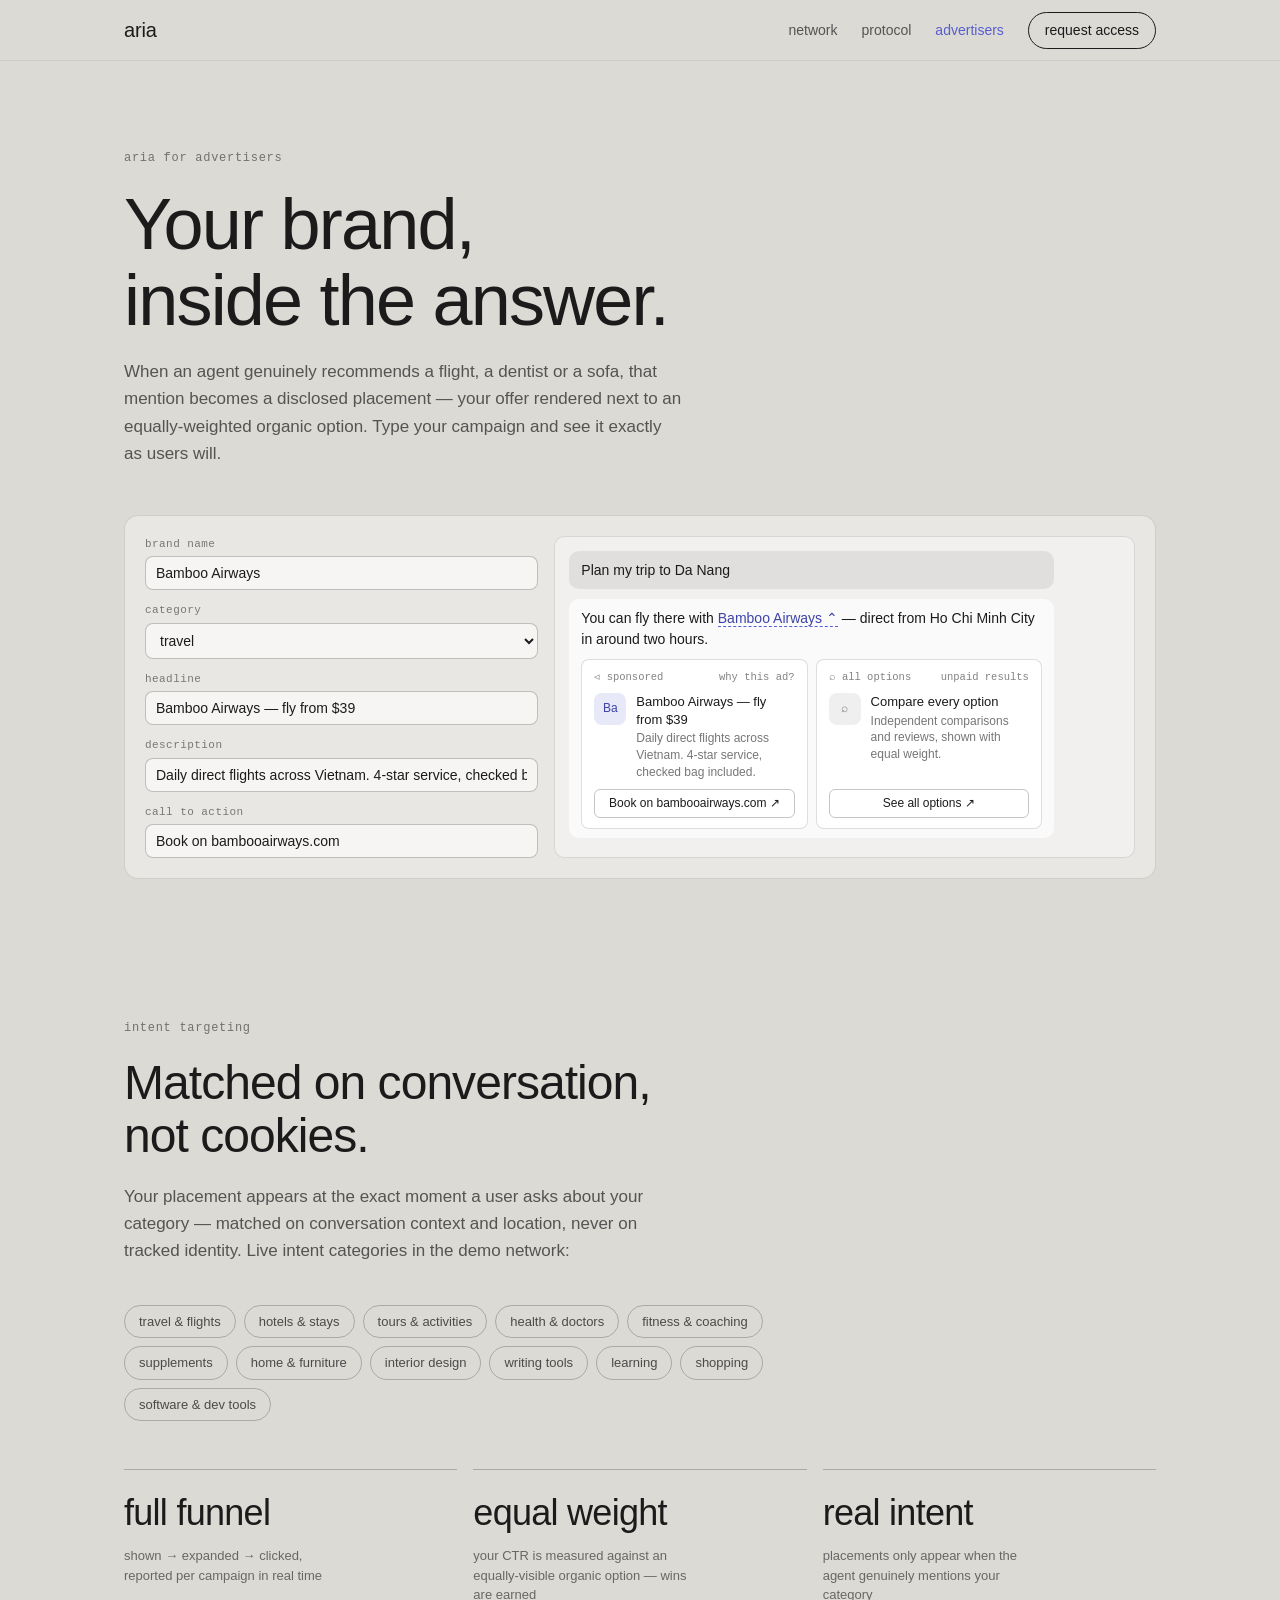
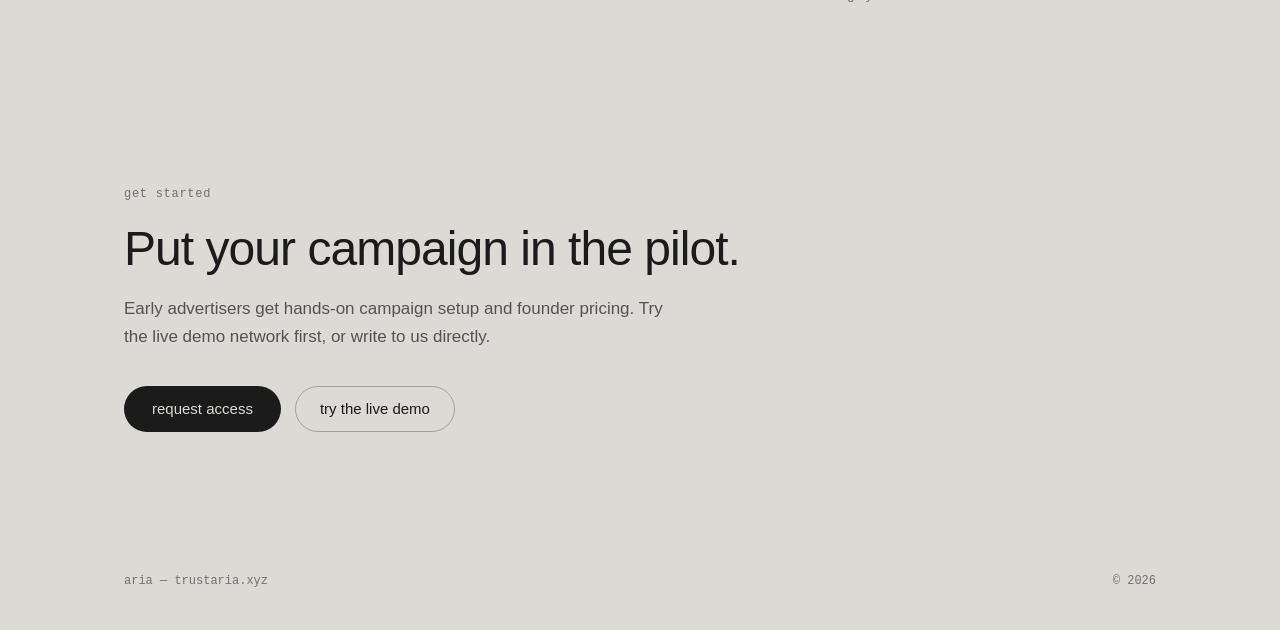
==== advertisers.html @ 62ecff71 "Add advertisers page with live campaign preview builder - advertisers.html: campaign builder (brand," ====
<!DOCTYPE html>
<html lang="en">
<head>
  <meta charset="UTF-8" />
  <meta name="viewport" content="width=device-width, initial-scale=1.0" />
  <title>Aria for advertisers — your brand, inside the answer</title>
  <meta name="description" content="Reach users at the moment of intent, inside agent conversations. Build your campaign and see the placement live." />
  <link rel="stylesheet" href="css/style.css" />
</head>
<body>

<header class="nav">
  <div class="wrap nav-inner">
    <a class="wordmark" href="index.html">aria</a>
    <nav class="nav-links">
      <a href="index.html#network">network</a>
      <a href="index.html#protocol">protocol</a>
      <a href="advertisers.html" style="color: var(--indigo);">advertisers</a>
      <a class="cta" href="mailto:boogaav@gmail.com?subject=Aria%20—%20Advertiser%20pilot">request access</a>
    </nav>
  </div>
</header>

<main>
  <section class="hero wrap">
    <p class="eyebrow">aria for advertisers</p>
    <h1>Your brand,<br />inside the answer.</h1>
    <p class="sub">When an agent genuinely recommends a flight, a dentist or a sofa, that mention
    becomes a disclosed placement — your offer rendered next to an equally-weighted organic
    option. Type your campaign and see it exactly as users will.</p>

    <div class="panel builder">
      <div class="bform">
        <div class="bfield">
          <label for="b-brand">brand name</label>
          <input id="b-brand" type="text" value="Bamboo Airways" />
        </div>
        <div class="bfield">
          <label for="b-cat">category</label>
          <select id="b-cat">
            <option value="travel" selected>travel</option>
            <option value="fitness">fitness</option>
            <option value="home">home &amp; design</option>
            <option value="software">software</option>
          </select>
        </div>
        <div class="bfield">
          <label for="b-headline">headline</label>
          <input id="b-headline" type="text" value="Bamboo Airways — fly from $39" />
        </div>
        <div class="bfield">
          <label for="b-desc">description</label>
          <input id="b-desc" type="text" value="Daily direct flights across Vietnam. 4-star service, checked bag included." />
        </div>
        <div class="bfield">
          <label for="b-cta">call to action</label>
          <input id="b-cta" type="text" value="Book on bambooairways.com" />
        </div>
      </div>

      <div class="bprev">
        <div class="bub u" id="p-question">Plan my trip to Da Nang</div>
        <div class="bub a" style="margin-top: 10px;">
          <span id="p-before">You can fly there with </span><span class="ent"><span id="p-brand">Bamboo Airways</span> ⌃</span><span id="p-after"> — direct from Ho Chi Minh City in around two hours.</span>
          <div class="adpair">
            <div class="adcard">
              <div class="adcard-top"><span>◃ sponsored</span><span>why this ad?</span></div>
              <div class="adcard-row">
                <div class="adcard-logo sp" id="p-initials">Ba</div>
                <div>
                  <div class="adcard-title" id="p-headline">Bamboo Airways — fly from $39</div>
                  <div class="adcard-desc" id="p-desc">Daily direct flights across Vietnam. 4-star service, checked bag included.</div>
                </div>
              </div>
              <div class="adcard-cta" id="p-cta">Book on bambooairways.com ↗</div>
            </div>
            <div class="adcard">
              <div class="adcard-top"><span>⌕ all options</span><span>unpaid results</span></div>
              <div class="adcard-row">
                <div class="adcard-logo org">⌕</div>
                <div>
                  <div class="adcard-title">Compare every option</div>
                  <div class="adcard-desc">Independent comparisons and reviews, shown with equal weight.</div>
                </div>
              </div>
              <div class="adcard-cta">See all options ↗</div>
            </div>
          </div>
        </div>
      </div>
    </div>
  </section>

  <section class="block wrap">
    <p class="eyebrow">intent targeting</p>
    <h2>Matched on conversation,<br />not cookies.</h2>
    <p class="sub">Your placement appears at the exact moment a user asks about your category —
    matched on conversation context and location, never on tracked identity. Live intent
    categories in the demo network:</p>

    <div class="cats">
      <span class="cat">travel &amp; flights</span>
      <span class="cat">hotels &amp; stays</span>
      <span class="cat">tours &amp; activities</span>
      <span class="cat">health &amp; doctors</span>
      <span class="cat">fitness &amp; coaching</span>
      <span class="cat">supplements</span>
      <span class="cat">home &amp; furniture</span>
      <span class="cat">interior design</span>
      <span class="cat">writing tools</span>
      <span class="cat">learning</span>
      <span class="cat">shopping</span>
      <span class="cat">software &amp; dev tools</span>
    </div>

    <div class="stats">
      <div class="stat">
        <div class="stat-n">full funnel</div>
        <div class="stat-l">shown → expanded → clicked, reported per campaign in real time</div>
      </div>
      <div class="stat">
        <div class="stat-n">equal weight</div>
        <div class="stat-l">your CTR is measured against an equally-visible organic option — wins are earned</div>
      </div>
      <div class="stat">
        <div class="stat-n">real intent</div>
        <div class="stat-l">placements only appear when the agent genuinely mentions your category</div>
      </div>
    </div>
  </section>

  <section class="block wrap">
    <p class="eyebrow">get started</p>
    <h2>Put your campaign in the pilot.</h2>
    <p class="sub">Early advertisers get hands-on campaign setup and founder pricing. Try the
    live demo network first, or write to us directly.</p>
    <div class="cta-row">
      <a class="cta-big" href="mailto:boogaav@gmail.com?subject=Aria%20—%20Advertiser%20pilot">request access</a>
      <a class="cta-ghost" href="https://chatbot-aria-demo.vercel.app" rel="noopener noreferrer" target="_blank">try the live demo</a>
    </div>
  </section>
</main>

<footer class="wrap foot">
  <span>aria — trustaria.xyz</span>
  <span>© 2026</span>
</footer>

<script src="js/advertisers.js"></script>
</body>
</html>
---- css/style.css ----
:root {
  --paper: #dcdad5;
  --paper-2: #c5c1b9;
  --ink: #1b1b1b;
  --indigo: #575ECF;
  --indigo-deep: #3d43a8;
  --sans: -apple-system, BlinkMacSystemFont, "Segoe UI", Roboto, Helvetica, Arial, sans-serif;
  --mono: ui-monospace, SFMono-Regular, Menlo, Consolas, monospace;
}

* { margin: 0; padding: 0; box-sizing: border-box; }

html { scroll-behavior: smooth; }

body {
  font-family: var(--sans);
  background: var(--paper);
  color: var(--ink);
  -webkit-font-smoothing: antialiased;
  line-height: 1.5;
}

.wrap {
  max-width: 1080px;
  margin: 0 auto;
  padding-left: 24px;
  padding-right: 24px;
}

/* ---------- nav ---------- */

.nav {
  position: sticky;
  top: 0;
  z-index: 20;
  background: rgba(220, 218, 213, 0.85);
  backdrop-filter: blur(10px);
  border-bottom: 1px solid rgba(27, 27, 27, 0.08);
}

.nav-inner {
  display: flex;
  align-items: center;
  justify-content: space-between;
  height: 60px;
}

.wordmark {
  font-weight: 500;
  font-size: 20px;
  letter-spacing: -0.01em;
  color: var(--ink);
  text-decoration: none;
}

.nav-links {
  display: flex;
  align-items: center;
  gap: 24px;
}

.nav-links a {
  font-size: 14px;
  color: rgba(27, 27, 27, 0.7);
  text-decoration: none;
}

.nav-links a:hover { color: var(--ink); }

.nav-links .cta {
  padding: 7px 16px;
  border: 1px solid var(--ink);
  border-radius: 999px;
  color: var(--ink);
  transition: background 0.2s, color 0.2s;
}

.nav-links .cta:hover {
  background: var(--ink);
  color: var(--paper);
}

/* ---------- shared type ---------- */

.eyebrow {
  font-family: var(--mono);
  font-size: 12px;
  letter-spacing: 0.06em;
  color: rgba(27, 27, 27, 0.55);
  margin-bottom: 20px;
}

h1 {
  font-size: clamp(40px, 6.2vw, 72px);
  font-weight: 500;
  line-height: 1.05;
  letter-spacing: -0.025em;
}

h2 {
  font-size: clamp(30px, 4.4vw, 48px);
  font-weight: 500;
  line-height: 1.1;
  letter-spacing: -0.02em;
}

.sub {
  max-width: 560px;
  margin-top: 20px;
  font-size: 17px;
  line-height: 1.6;
  color: rgba(27, 27, 27, 0.7);
}

/* ---------- sections ---------- */

.hero { padding-top: 88px; }

.block { padding-top: 140px; padding-bottom: 40px; }

.panel {
  margin-top: 48px;
  background: rgba(255, 255, 255, 0.35);
  border: 1px solid rgba(27, 27, 27, 0.12);
  border-radius: 14px;
}

/* ---------- explainer ---------- */

.explainer {
  display: flex;
  gap: 16px;
  padding: 20px;
  min-height: 420px;
  position: relative;
  overflow: hidden;
}

.chat {
  flex: 1.5;
  min-width: 0;
  background: rgba(255, 255, 255, 0.4);
  border: 1px solid rgba(27, 27, 27, 0.12);
  border-radius: 10px;
  display: flex;
  flex-direction: column;
  overflow: hidden;
}

.chat-chrome {
  display: flex;
  align-items: center;
  gap: 6px;
  padding: 10px 14px;
  border-bottom: 1px solid rgba(27, 27, 27, 0.1);
}

.dot-ui {
  width: 8px;
  height: 8px;
  border-radius: 50%;
  background: rgba(27, 27, 27, 0.2);
}

.chat-title {
  margin-left: 8px;
  font-family: var(--mono);
  font-size: 11px;
  color: rgba(27, 27, 27, 0.55);
}

.app-tabs {
  margin-left: auto;
  display: flex;
  gap: 4px;
}

.app-tab {
  font-family: var(--mono);
  font-size: 11px;
  padding: 3px 10px;
  border: 1px solid transparent;
  border-radius: 999px;
  background: transparent;
  color: rgba(27, 27, 27, 0.5);
  cursor: pointer;
  transition: border-color 0.2s, color 0.2s;
}

.app-tab:hover { color: var(--ink); }

.app-tab.on {
  border-color: var(--indigo);
  color: var(--indigo);
}

.msgs {
  flex: 1;
  display: flex;
  flex-direction: column;
  gap: 10px;
  padding: 14px;
  overflow: hidden;
}

.bub {
  max-width: 88%;
  padding: 9px 12px;
  border-radius: 10px;
  font-size: 14px;
  line-height: 1.45;
}

.bub.u { align-self: flex-end; background: rgba(27, 27, 27, 0.08); }

.bub.a { align-self: flex-start; background: rgba(255, 255, 255, 0.7); }

.kw {
  background: rgba(87, 94, 207, 0.18);
  border-radius: 3px;
  padding: 0 3px;
}

.net {
  flex: 1;
  min-width: 0;
  display: flex;
  flex-direction: column;
}

.net-title {
  font-family: var(--mono);
  font-size: 11px;
  color: rgba(27, 27, 27, 0.55);
  margin-bottom: 10px;
}

.nodes {
  display: flex;
  flex-direction: column;
  gap: 8px;
}

.nd {
  display: flex;
  align-items: center;
  gap: 8px;
  padding: 8px 10px;
  border: 1px solid rgba(27, 27, 27, 0.18);
  border-radius: 8px;
  font-family: var(--mono);
  font-size: 12px;
  color: rgba(27, 27, 27, 0.75);
  background: rgba(255, 255, 255, 0.25);
  transition: border-color 0.25s, background 0.25s, color 0.25s;
}

.nd .dt {
  width: 6px;
  height: 6px;
  border-radius: 50%;
  background: rgba(27, 27, 27, 0.3);
  flex: none;
  transition: background 0.25s;
}

.nd.scan { border-color: rgba(27, 27, 27, 0.5); }

.nd.hit {
  border-color: var(--indigo);
  color: var(--indigo-deep);
  background: rgba(87, 94, 207, 0.1);
}

.nd.hit .dt { background: var(--indigo); }

.stt {
  margin-top: auto;
  padding-top: 12px;
  font-family: var(--mono);
  font-size: 11px;
  line-height: 1.5;
  color: rgba(27, 27, 27, 0.65);
  min-height: 34px;
}

.fdot {
  position: absolute;
  width: 7px;
  height: 7px;
  border-radius: 50%;
  background: var(--indigo);
  z-index: 5;
  transition: left 0.85s cubic-bezier(0.4, 0, 0.2, 1), top 0.85s cubic-bezier(0.4, 0, 0.2, 1);
}

.card {
  margin-top: 8px;
  background: #fff;
  border: 1px solid rgba(27, 27, 27, 0.14);
  border-radius: 8px;
  padding: 10px 12px;
  opacity: 0;
  transform: translateY(6px);
  transition: opacity 0.4s, transform 0.4s;
}

.card.show { opacity: 1; transform: none; }

.card-name { font-size: 13px; font-weight: 500; }

.card-badge {
  font-family: var(--mono);
  font-size: 11px;
  color: var(--indigo);
  margin-top: 3px;
}

.buy {
  font-family: var(--sans);
  font-size: 12px;
  padding: 4px 12px;
  margin-top: 8px;
  border: 1px solid rgba(27, 27, 27, 0.3);
  border-radius: 6px;
  background: transparent;
  color: var(--ink);
  cursor: default;
  transition: border-color 0.3s, background 0.3s, color 0.3s;
}

.buy.ok {
  border-color: var(--indigo);
  background: rgba(87, 94, 207, 0.12);
  color: var(--indigo-deep);
}

@keyframes bl {
  0%, 80%, 100% { opacity: 0.25; }
  40% { opacity: 0.9; }
}

.td span {
  display: inline-block;
  width: 5px;
  height: 5px;
  border-radius: 50%;
  background: rgba(27, 27, 27, 0.5);
  margin-right: 3px;
  animation: bl 1s infinite;
}

.td span:nth-child(2) { animation-delay: 0.15s; }
.td span:nth-child(3) { animation-delay: 0.3s; }

.goal {
  background: rgba(255, 255, 255, 0.7);
  border: 1px solid rgba(27, 27, 27, 0.14);
  border-radius: 8px;
  padding: 10px 12px;
  font-size: 13px;
  line-height: 1.45;
  display: flex;
  gap: 10px;
  align-items: baseline;
}

.goal-k {
  font-family: var(--mono);
  font-size: 11px;
  color: rgba(27, 27, 27, 0.5);
  flex: none;
}

.step {
  font-family: var(--mono);
  font-size: 12px;
  line-height: 1.5;
  color: rgba(27, 27, 27, 0.7);
  opacity: 0;
  transform: translateY(4px);
  transition: opacity 0.3s, transform 0.3s;
}

.step.show { opacity: 1; transform: none; }

.step.good { color: var(--indigo-deep); }

.wave {
  display: flex;
  align-items: center;
  gap: 3px;
  height: 26px;
}

.wave span {
  width: 3px;
  height: 5px;
  background: rgba(27, 27, 27, 0.35);
  border-radius: 2px;
}

@keyframes wv {
  0%, 100% { height: 5px; }
  50% { height: 20px; }
}

.wave.live span { animation: wv 0.8s ease-in-out infinite; }

.vline {
  font-size: 13px;
  line-height: 1.5;
  display: flex;
  gap: 10px;
}

.vwho {
  font-family: var(--mono);
  font-size: 11px;
  color: rgba(27, 27, 27, 0.5);
  flex: none;
  padding-top: 2px;
}

.chips {
  display: flex;
  align-items: center;
  gap: 8px;
  margin-top: 16px;
}

.chips-label {
  font-family: var(--mono);
  font-size: 12px;
  color: rgba(27, 27, 27, 0.55);
  margin-right: 4px;
}

.chip {
  font-family: var(--sans);
  font-size: 13px;
  padding: 6px 14px;
  border: 1px solid rgba(27, 27, 27, 0.25);
  border-radius: 999px;
  background: transparent;
  color: rgba(27, 27, 27, 0.75);
  cursor: pointer;
  transition: border-color 0.2s, color 0.2s;
}

.chip:hover { border-color: var(--ink); color: var(--ink); }

.chip.on {
  border-color: var(--indigo);
  color: var(--indigo);
}

/* ---------- settlement field ---------- */

.field {
  position: relative;
  height: 480px;
  overflow: hidden;
  cursor: crosshair;
  background: var(--paper);
}

.field canvas {
  position: absolute;
  inset: 0;
  width: 100%;
  height: 100%;
}

.field-counter {
  position: absolute;
  top: 22px;
  right: 24px;
  pointer-events: none;
  font-family: var(--mono);
  font-size: 12px;
  color: rgba(27, 27, 27, 0.7);
  text-align: right;
}

.field-labels {
  position: absolute;
  bottom: 14px;
  left: 24px;
  right: 24px;
  display: flex;
  justify-content: space-between;
  pointer-events: none;
  font-family: var(--mono);
  font-size: 11px;
  color: rgba(27, 27, 27, 0.55);
}

.field-hint {
  position: absolute;
  bottom: 36px;
  left: 0;
  right: 0;
  text-align: center;
  pointer-events: none;
  font-size: 11px;
  color: rgba(27, 27, 27, 0.4);
}

/* ---------- stats ---------- */

.stats {
  display: grid;
  grid-template-columns: repeat(3, minmax(0, 1fr));
  gap: 16px;
  margin-top: 48px;
}

.stat {
  border-top: 1px solid rgba(27, 27, 27, 0.25);
  padding-top: 16px;
}

.stat-n {
  font-size: 36px;
  font-weight: 500;
  letter-spacing: -0.02em;
}

.stat-l {
  margin-top: 6px;
  font-size: 13px;
  color: rgba(27, 27, 27, 0.6);
  max-width: 220px;
}

/* ---------- footer ---------- */

.foot {
  display: flex;
  justify-content: space-between;
  padding-top: 100px;
  padding-bottom: 40px;
  font-family: var(--mono);
  font-size: 12px;
  color: rgba(27, 27, 27, 0.55);
}

/* ---------- responsive ---------- */

@media (max-width: 760px) {
  .explainer { flex-direction: column; min-height: 0; }
  .chat { min-height: 300px; }
  .chat-title { display: none; }
  .net .nodes { flex-direction: row; flex-wrap: wrap; }
  .nd { flex: 1 1 40%; }
  .stt { margin-top: 12px; }
  .stats { grid-template-columns: 1fr; }
  .field { height: 400px; }
  .nav-links a:not(.cta) { display: none; }
}

/* ---------- advertisers ---------- */

.builder {
  display: flex;
  gap: 16px;
  padding: 20px;
}

.bform {
  flex: 1;
  min-width: 0;
  display: flex;
  flex-direction: column;
  gap: 12px;
}

.bfield label {
  display: block;
  font-family: var(--mono);
  font-size: 11px;
  letter-spacing: 0.04em;
  color: rgba(27, 27, 27, 0.55);
  margin-bottom: 4px;
}

.bfield input,
.bfield select {
  width: 100%;
  padding: 8px 10px;
  border: 1px solid rgba(27, 27, 27, 0.25);
  border-radius: 8px;
  background: rgba(255, 255, 255, 0.6);
  font-family: var(--sans);
  font-size: 14px;
  color: var(--ink);
}

.bfield input:focus,
.bfield select:focus {
  outline: none;
  border-color: var(--indigo);
}

.bprev {
  flex: 1.4;
  min-width: 0;
  background: rgba(255, 255, 255, 0.4);
  border: 1px solid rgba(27, 27, 27, 0.12);
  border-radius: 10px;
  padding: 14px;
}

.ent {
  color: var(--indigo-deep);
  border-bottom: 1px dashed var(--indigo);
  white-space: nowrap;
  cursor: pointer;
}

.adpair {
  display: grid;
  grid-template-columns: repeat(2, minmax(0, 1fr));
  gap: 8px;
  margin-top: 10px;
}

.adcard {
  background: #fff;
  border: 1px solid rgba(27, 27, 27, 0.14);
  border-radius: 8px;
  padding: 10px 12px;
  display: flex;
  flex-direction: column;
  gap: 8px;
}

.adcard-top {
  display: flex;
  justify-content: space-between;
  gap: 8px;
  font-family: var(--mono);
  font-size: 10.5px;
  color: rgba(27, 27, 27, 0.55);
}

.adcard-row {
  display: flex;
  gap: 10px;
  align-items: flex-start;
  flex: 1;
}

.adcard-logo {
  flex: none;
  width: 32px;
  height: 32px;
  border-radius: 8px;
  display: flex;
  align-items: center;
  justify-content: center;
  font-size: 12px;
  font-weight: 500;
}

.adcard-logo.sp {
  background: rgba(87, 94, 207, 0.14);
  color: var(--indigo-deep);
}

.adcard-logo.org {
  background: rgba(27, 27, 27, 0.07);
  color: rgba(27, 27, 27, 0.55);
}

.adcard-title {
  font-size: 13px;
  font-weight: 500;
  line-height: 1.35;
}

.adcard-desc {
  margin-top: 2px;
  font-size: 12px;
  color: rgba(27, 27, 27, 0.6);
  line-height: 1.4;
}

.adcard-cta {
  margin-top: auto;
  text-align: center;
  font-size: 12px;
  padding: 5px 10px;
  border: 1px solid rgba(27, 27, 27, 0.25);
  border-radius: 6px;
  color: var(--ink);
}

.cats {
  display: flex;
  flex-wrap: wrap;
  gap: 8px;
  margin-top: 40px;
  max-width: 640px;
}

.cat {
  font-size: 13px;
  padding: 6px 14px;
  border: 1px solid rgba(27, 27, 27, 0.25);
  border-radius: 999px;
  color: rgba(27, 27, 27, 0.75);
}

.cta-row {
  display: flex;
  align-items: center;
  gap: 14px;
  margin-top: 36px;
  flex-wrap: wrap;
}

.cta-big {
  display: inline-block;
  padding: 12px 28px;
  border-radius: 999px;
  background: var(--ink);
  color: var(--paper);
  text-decoration: none;
  font-size: 15px;
  transition: background 0.2s;
}

.cta-big:hover { background: var(--indigo-deep); }

.cta-ghost {
  display: inline-block;
  padding: 11px 24px;
  border: 1px solid rgba(27, 27, 27, 0.3);
  border-radius: 999px;
  color: var(--ink);
  text-decoration: none;
  font-size: 15px;
  transition: border-color 0.2s;
}

.cta-ghost:hover { border-color: var(--ink); }

@media (max-width: 760px) {
  .builder { flex-direction: column; }
  .adpair { grid-template-columns: 1fr; }
}
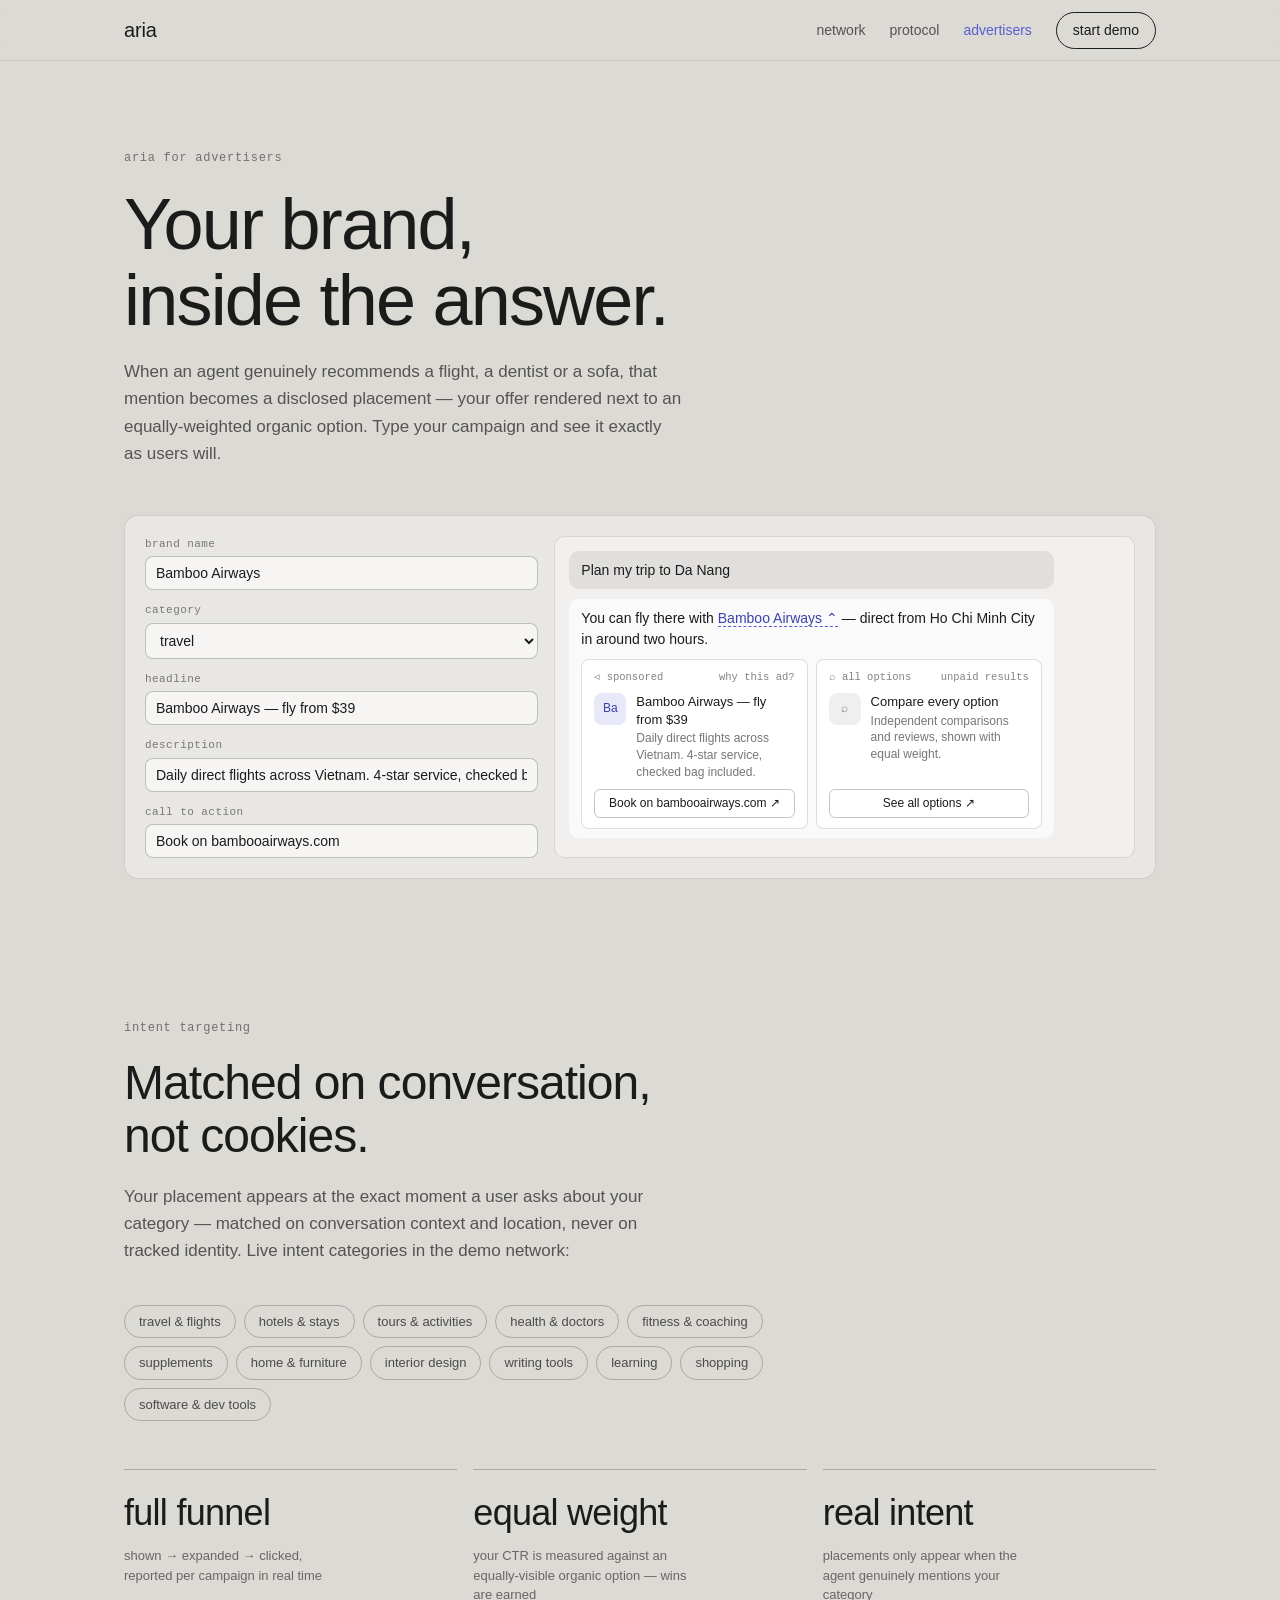
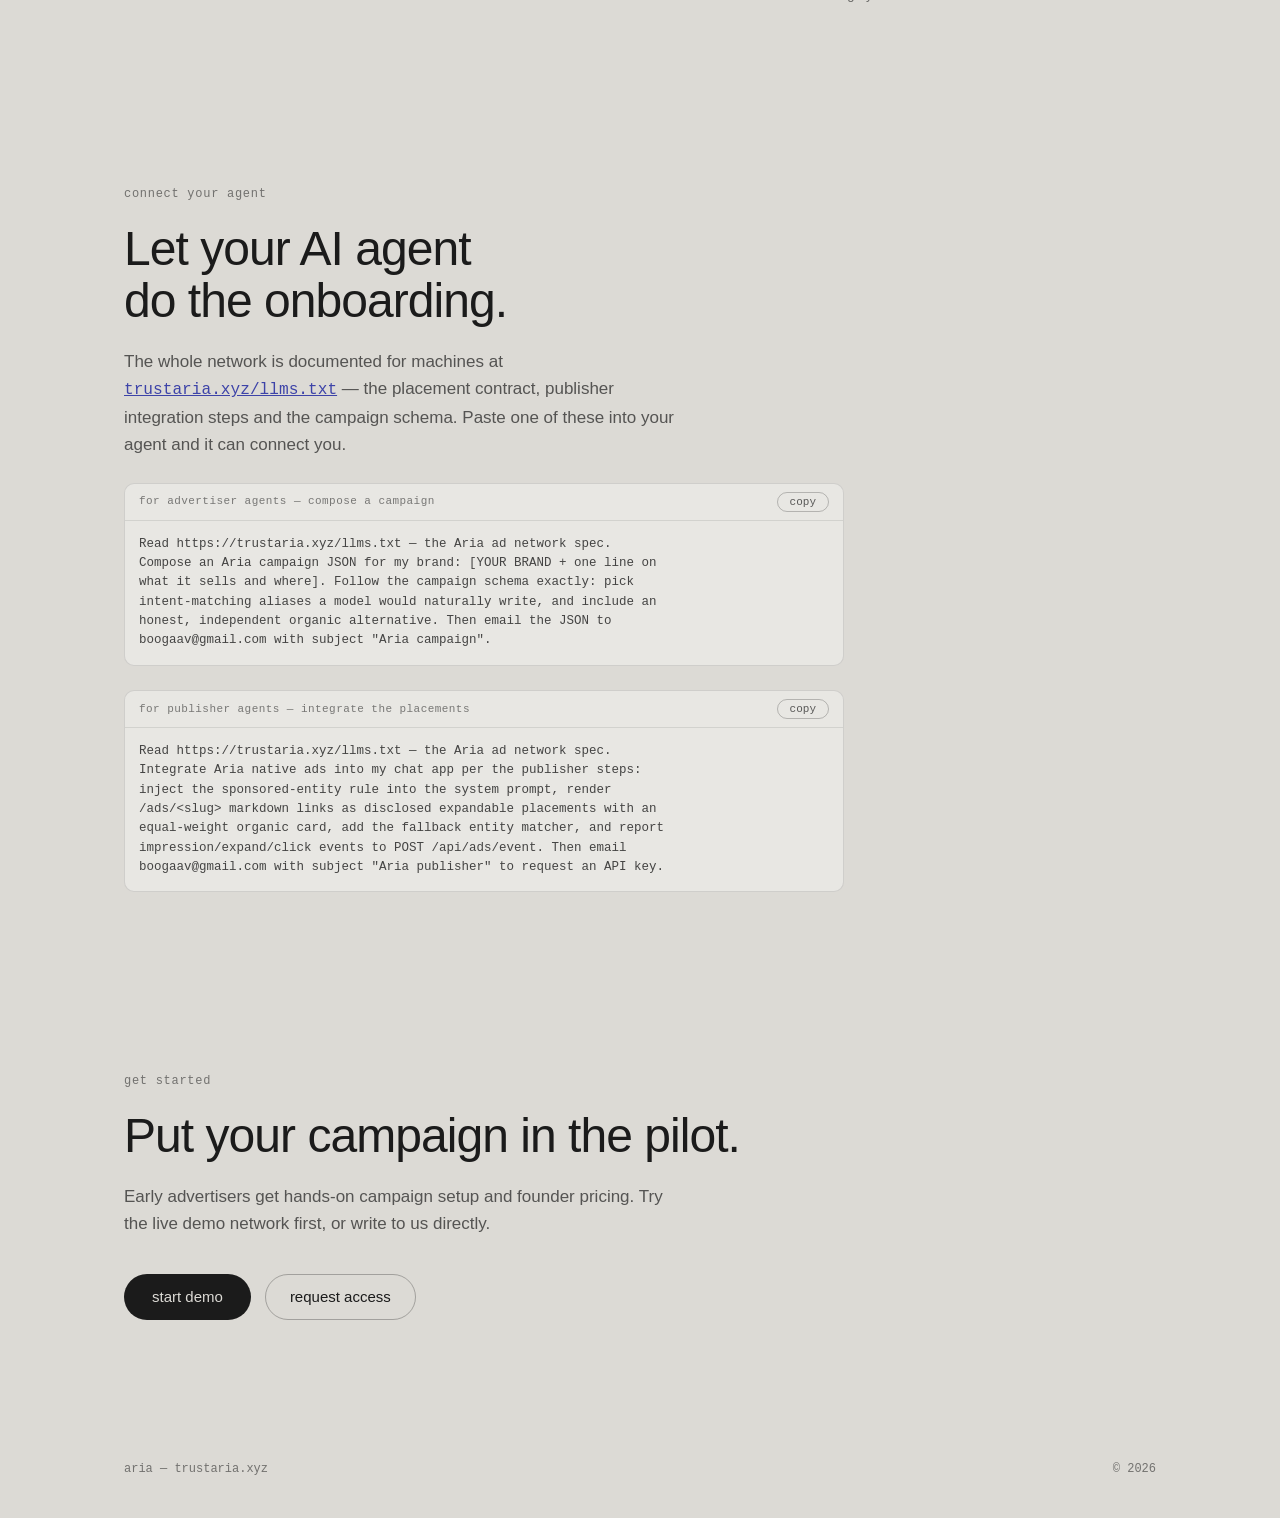
==== commit c9b0595a: "Replace request access with Start Demo; add agent onboarding - llms.txt: machine-readable network sp" ====
--- a/advertisers.html
+++ b/advertisers.html
@@ -16,7 +16,7 @@
       <a href="index.html#network">network</a>
       <a href="index.html#protocol">protocol</a>
       <a href="advertisers.html" style="color: var(--indigo);">advertisers</a>
-      <a class="cta" href="mailto:boogaav@gmail.com?subject=Aria%20—%20Advertiser%20pilot">request access</a>
+      <a class="cta" href="https://chatbot-aria-demo.vercel.app" rel="noopener noreferrer" target="_blank">start demo</a>
     </nav>
   </div>
 </header>
@@ -130,13 +130,49 @@
   </section>
 
   <section class="block wrap">
+    <p class="eyebrow">connect your agent</p>
+    <h2>Let your AI agent<br />do the onboarding.</h2>
+    <p class="sub">The whole network is documented for machines at
+    <a class="mono-link" href="llms.txt">trustaria.xyz/llms.txt</a> — the placement contract,
+    publisher integration steps and the campaign schema. Paste one of these into your agent
+    and it can connect you.</p>
+
+    <div class="agent-block">
+      <div class="agent-head">
+        <span>for advertiser agents — compose a campaign</span>
+        <button class="copy-btn" data-copy="agent-adv" type="button">copy</button>
+      </div>
+      <pre id="agent-adv">Read https://trustaria.xyz/llms.txt — the Aria ad network spec.
+Compose an Aria campaign JSON for my brand: [YOUR BRAND + one line on
+what it sells and where]. Follow the campaign schema exactly: pick
+intent-matching aliases a model would naturally write, and include an
+honest, independent organic alternative. Then email the JSON to
+boogaav@gmail.com with subject "Aria campaign".</pre>
+    </div>
+
+    <div class="agent-block">
+      <div class="agent-head">
+        <span>for publisher agents — integrate the placements</span>
+        <button class="copy-btn" data-copy="agent-pub" type="button">copy</button>
+      </div>
+      <pre id="agent-pub">Read https://trustaria.xyz/llms.txt — the Aria ad network spec.
+Integrate Aria native ads into my chat app per the publisher steps:
+inject the sponsored-entity rule into the system prompt, render
+/ads/&lt;slug&gt; markdown links as disclosed expandable placements with an
+equal-weight organic card, add the fallback entity matcher, and report
+impression/expand/click events to POST /api/ads/event. Then email
+boogaav@gmail.com with subject "Aria publisher" to request an API key.</pre>
+    </div>
+  </section>
+
+  <section class="block wrap">
     <p class="eyebrow">get started</p>
     <h2>Put your campaign in the pilot.</h2>
     <p class="sub">Early advertisers get hands-on campaign setup and founder pricing. Try the
     live demo network first, or write to us directly.</p>
     <div class="cta-row">
-      <a class="cta-big" href="mailto:boogaav@gmail.com?subject=Aria%20—%20Advertiser%20pilot">request access</a>
-      <a class="cta-ghost" href="https://chatbot-aria-demo.vercel.app" rel="noopener noreferrer" target="_blank">try the live demo</a>
+      <a class="cta-big" href="https://chatbot-aria-demo.vercel.app" rel="noopener noreferrer" target="_blank">start demo</a>
+      <a class="cta-ghost" href="mailto:boogaav@gmail.com?subject=Aria%20—%20Advertiser%20pilot">request access</a>
     </div>
   </section>
 </main>
--- a/css/style.css
+++ b/css/style.css
@@ -751,3 +751,59 @@
   .builder { flex-direction: column; }
   .adpair { grid-template-columns: 1fr; }
 }
+
+/* ---------- agent onboarding ---------- */
+
+.mono-link {
+  font-family: var(--mono);
+  font-size: 0.95em;
+  color: var(--indigo-deep);
+}
+
+.agent-block {
+  margin-top: 24px;
+  max-width: 720px;
+  background: rgba(255, 255, 255, 0.35);
+  border: 1px solid rgba(27, 27, 27, 0.12);
+  border-radius: 10px;
+  overflow: hidden;
+}
+
+.agent-head {
+  display: flex;
+  align-items: center;
+  justify-content: space-between;
+  gap: 12px;
+  padding: 8px 14px;
+  border-bottom: 1px solid rgba(27, 27, 27, 0.1);
+  font-family: var(--mono);
+  font-size: 11px;
+  letter-spacing: 0.04em;
+  color: rgba(27, 27, 27, 0.55);
+}
+
+.copy-btn {
+  font-family: var(--mono);
+  font-size: 11px;
+  padding: 3px 12px;
+  border: 1px solid rgba(27, 27, 27, 0.25);
+  border-radius: 999px;
+  background: transparent;
+  color: rgba(27, 27, 27, 0.7);
+  cursor: pointer;
+  transition: border-color 0.2s, color 0.2s;
+}
+
+.copy-btn:hover { border-color: var(--indigo); color: var(--indigo); }
+
+.copy-btn.done { border-color: var(--indigo); color: var(--indigo-deep); }
+
+.agent-block pre {
+  padding: 14px;
+  font-family: var(--mono);
+  font-size: 12.5px;
+  line-height: 1.55;
+  color: rgba(27, 27, 27, 0.8);
+  white-space: pre-wrap;
+  word-break: break-word;
+}
